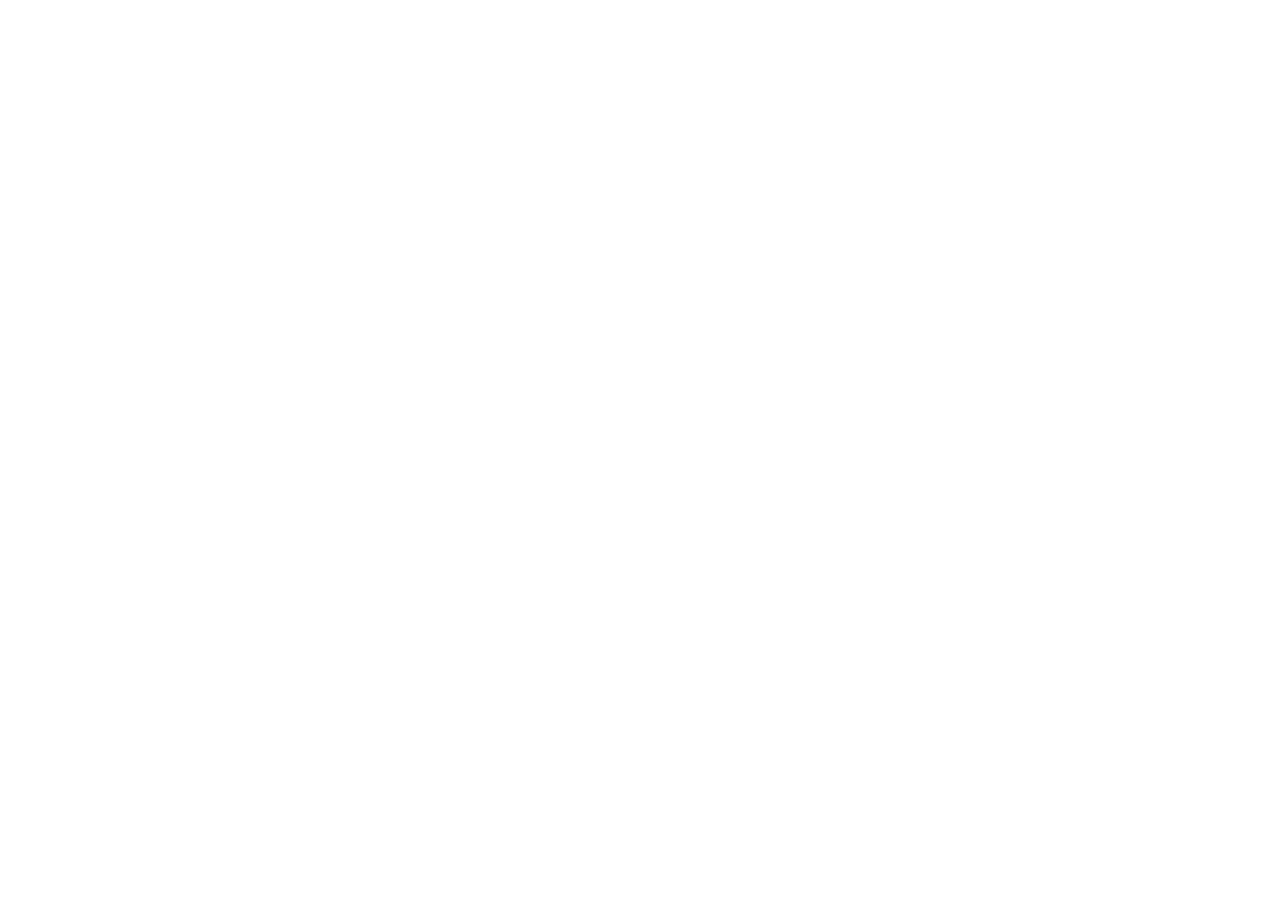
==== index.html @ 2eaac73b "añadiendo la Landing Page de la que estara basada la pagina" ====
<!DOCTYPE html>
<html lang="en">
<head>
    <meta charset="UTF-8">
    <meta name="viewport" content="width=device-width, initial-scale=1.0">
    <title>Document</title>
</head>
<body>
    
</body>
</html>
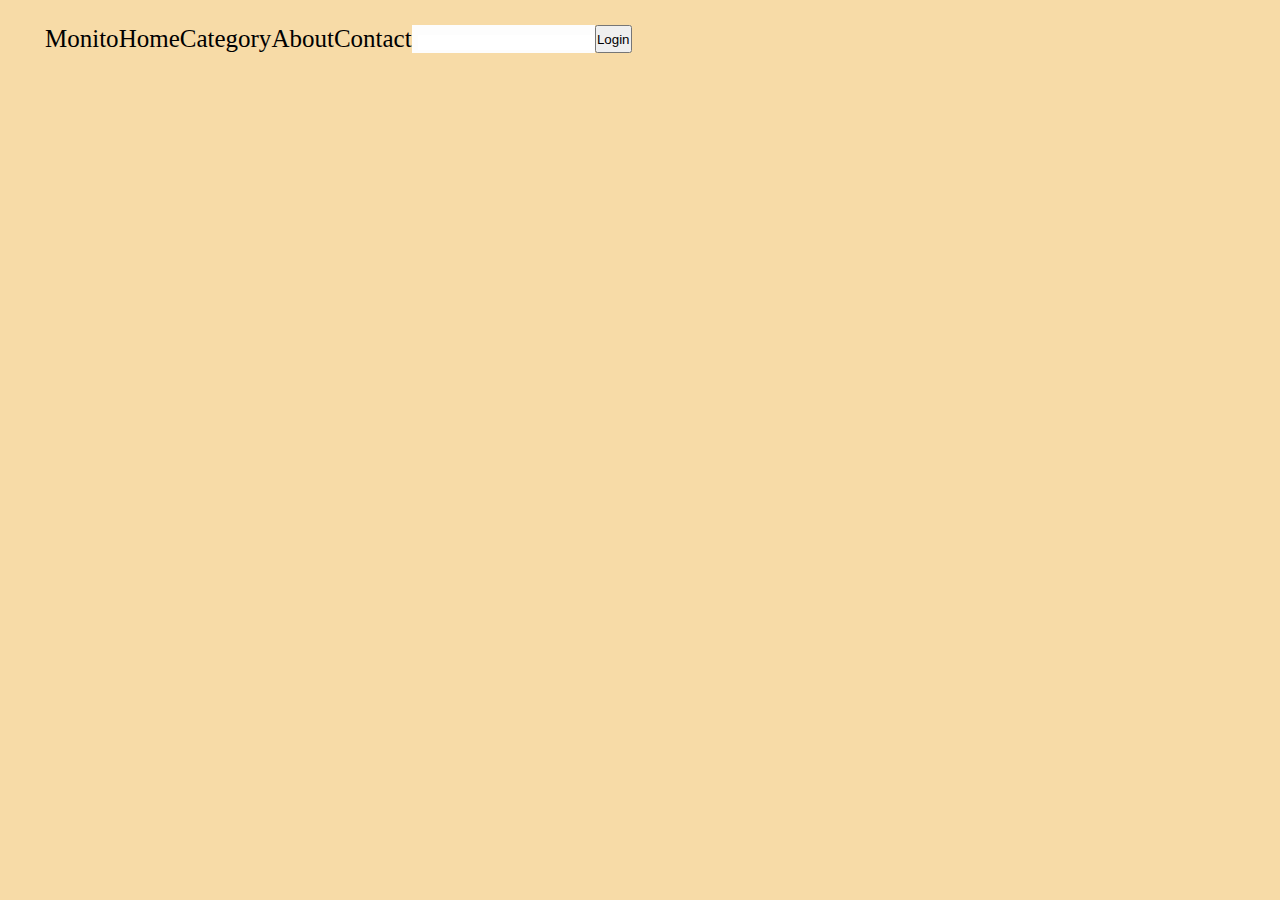
==== commit c4cd9e3d: "segui añadiendo cosas" ====
--- a/index.html
+++ b/index.html
@@ -3,9 +3,32 @@
 <head>
     <meta charset="UTF-8">
     <meta name="viewport" content="width=device-width, initial-scale=1.0">
+    <link rel="stylesheet" href="./styles.css">
+    <script src="./script.js"></script>
     <title>Document</title>
 </head>
 <body>
-    
+    <div>
+        <nav id="nav-top">
+            <ul>
+                <li>Monito</li>
+                <li>Home</li>
+                <li>Category</li>
+                <li>About</li>
+                <li>Contact</li>
+            </ul>
+            <div id="buscador">
+                <img src="./recursos/search_FILL0_wght400_GRAD0_opsz48.svg" alt="">
+                <input type="text" >
+            </div>
+            <button type="button">Login</button>
+        </nav>
+        <section>
+
+        </section>
+        <footer>
+
+        </footer>
+    </div>
 </body>
 </html>--- a/styles.css
+++ b/styles.css
@@ -0,0 +1,41 @@
+:root{
+    --dark-blue: #003459;
+    --dark-blue-primary: #0078CE;
+    --dark-blue-secondary: #00528C;
+    --dark-blue-terceary: #012A48;
+
+    --mon-yellow: #f7dba7;
+    --mon-yellow-primary: #FCEED4;
+    --mon-yellow-secondary: #F2D091;
+    --mon-yellow-terceary: #EDC77E;
+    --fondo-neutral-color: #fdfdfd;
+    
+}
+*{
+    padding: 0;
+    margin: 0;
+    text-decoration: none;
+}
+body{
+    background-color: var(--mon-yellow);
+}
+#nav-top{
+    font-size: 25px;
+    margin: 25px;
+    display: flex;
+}
+#nav-top ul {
+    display: flex;
+    list-style: none;
+    margin-left: 20px;
+}
+#buscador{
+    background-color: var(--fondo-neutral-color);
+    
+}
+#buscador img{
+    width: 25px;
+}
+#buscador input{
+    border-style: none;
+}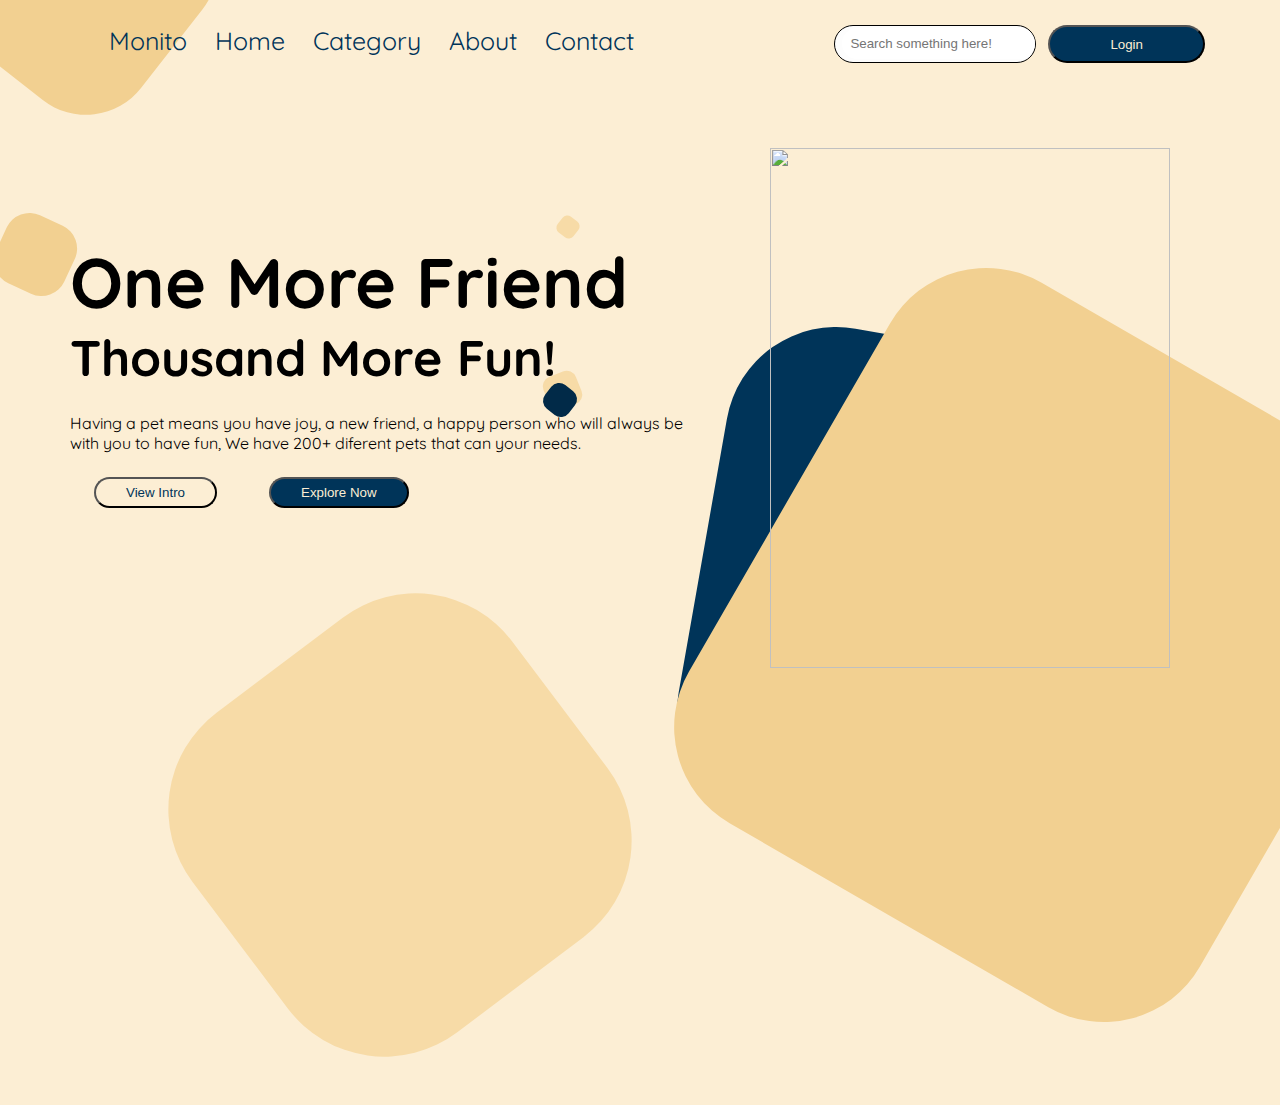
==== commit c923ec67: "el HTML y el CSS de la paginaterminados solo falta el JS" ====
--- a/index.html
+++ b/index.html
@@ -3,32 +3,66 @@
 <head>
     <meta charset="UTF-8">
     <meta name="viewport" content="width=device-width, initial-scale=1.0">
+    <link rel="preconnect" href="https://fonts.googleapis.com">
+<link rel="preconnect" href="https://fonts.gstatic.com" crossorigin>
+<link href="https://fonts.googleapis.com/css2?family=Inter:wght@200;500;800&family=Quicksand:wght@300;500;700&display=swap" rel="stylesheet">
     <link rel="stylesheet" href="./styles.css">
     <script src="./script.js"></script>
-    <title>Document</title>
+    <title>Monito Pet's Shop</title>
 </head>
-<body>
-    <div>
-        <nav id="nav-top">
-            <ul>
-                <li>Monito</li>
-                <li>Home</li>
-                <li>Category</li>
-                <li>About</li>
-                <li>Contact</li>
-            </ul>
-            <div id="buscador">
-                <img src="./recursos/search_FILL0_wght400_GRAD0_opsz48.svg" alt="">
-                <input type="text" >
+<body id="background">
+    <div class="back-1"></div>
+    <div class="back-2"></div>
+    <div class="back-3"></div>
+    <div class="back-4"></div>
+    <div class="back-5"></div>
+    <div class="back-6"></div>
+    <div class="back-7"></div>
+    <div class="back-8"></div>
+    <div class="page">
+        <nav id="nav">
+            <div class="nav-letf">
+                <ul>
+                    <li>
+                        <a href="./errorPage.html">Monito</a>
+                    </li>
+                    <li>
+                        <a href="./errorPage.html">Home</a>
+                    </li>
+                    <li>
+                        <a href="./errorPage.html">Category</a>
+                    </li>
+                    <li>
+                        <a href="./errorPage.html">About</a>
+                    </li>
+                    <li>
+                        <a href="./errorPage.html">Contact</a>
+                    </li>
+                </ul>
             </div>
-            <button type="button">Login</button>
+            <div class="nav-right">
+                <div id="search">
+                    <img src="./recursos/search_FILL0_wght400_GRAD0_opsz48.svg" alt="">
+                    <input type="text" placeholder="Search something here!">
+                </div>
+                <button type="button">Login</button>
+            </div>
         </nav>
         <section>
-
+            <div id="container">
+                <h1><strong>One More Friend</strong></h1>
+                <h2><b>Thousand More Fun!</b></h2>
+                <p>
+                    Having a pet means you have joy, a new friend, a happy
+                    person who will always be with you to have fun, We have 200+
+                    diferent pets that can your needs.
+                </p>
+                <button class="first-button">View Intro</button>
+                <button class="second-button">Explore Now</button>
+            </div>
+            <img src="./recursos/person-withPet-removebg-preview.png" alt="">
         </section>
-        <footer>
-
-        </footer>
+       
     </div>
 </body>
 </html>--- a/styles.css
+++ b/styles.css
@@ -2,12 +2,12 @@
     --dark-blue: #003459;
     --dark-blue-primary: #0078CE;
     --dark-blue-secondary: #00528C;
-    --dark-blue-terceary: #012A48;
+    --dark-blue-tertiary: #012A48;
 
     --mon-yellow: #f7dba7;
     --mon-yellow-primary: #FCEED4;
     --mon-yellow-secondary: #F2D091;
-    --mon-yellow-terceary: #EDC77E;
+    --mon-yellow-tertiary: #EDC77E;
     --fondo-neutral-color: #fdfdfd;
     
 }
@@ -16,26 +16,228 @@
     margin: 0;
     text-decoration: none;
 }
-body{
+#background{
+    background-color: var(--mon-yellow-primary);
+    font-family: 'Inter', sans-serif;
+    font-family: 'Quicksand', sans-serif;
+    position: relative;
+    overflow: hidden;
+}
+.back-1{
+    background-color: var(--mon-yellow-secondary);
+    width: 200px;
+    height: 240px;
+    border-radius: 70px;
+    position: absolute;
+    z-index: -1;
+    top: -158px;
+    left: -7px;
+    transform: rotate(38deg);
+}
+.back-2{
+    background-color: var(--mon-yellow-secondary);
+    width: 75px;
+    height: 75px;
+    border-radius: 25px;
+    position: absolute;
+    z-index: -1;
+    top: 192px;
+    left: -2px;
+    transform: rotate(25deg);
+}
+.back-3{
     background-color: var(--mon-yellow);
-}
-#nav-top{
+    width: 20px;
+    height: 20px;
+    border-radius: 6px;
+    position: absolute;
+    z-index: -1;
+    top: 192px;
+    left: 558px;
+    transform: rotate(38deg);
+}
+.back-4{
+    background-color: var(--mon-yellow);
+    width: 35px;
+    height: 35px;
+    border-radius: 10px;
+    position: absolute;
+    z-index: -2;
+    top: 348px;
+    left: 545px;
+    transform: rotate(68deg);
+}
+.back-5{
+    background-color: var(--dark-blue-tertiary);
+    width: 30px;
+    height: 30px;
+    border-radius: 10px;
+    position: absolute;
+    z-index: -1;
+    top: 360px;
+    left: 545px;
+    transform: rotate(38deg);
+}
+.back-6{
+    background-color: var(--mon-yellow);
+    width: 400px;
+    height: 400px;
+    border-radius: 121px;
+    position: absolute;
+    z-index: -1;
+    top: 600px; 
+    left: 200px;
+    transform: rotate(53deg);
+}
+.back-7{
+    background-color: var(--dark-blue);
+    width: 500px;
+    height: 500px;
+    border-radius: 111px;
+    position: absolute;
+    z-index: -2;
+    top: 324px;
+    left: 699px;
+    transform: rotate(10deg);
+    
+}
+.back-8{
+    background-color: var(--mon-yellow-secondary);
+    width: 590px;
+    height: 624px;
+    border-radius: 111px;
+    position: absolute;
+    z-index: -1;
+    top: 308px;
+    left: 750px;
+    transform: rotate(30deg);
+    
+}
+
+.page{
+    z-index: 1;
+    margin-left: 50px;
+    margin-right: 50px;
+}
+#nav{
     font-size: 25px;
     margin: 25px;
     display: flex;
-}
-#nav-top ul {
+    justify-content: space-between;
+}
+.nav-left{
+    display: flex;
+}
+.nav-right{
+    display: flex;
+}
+.nav-right button{
+    margin-left: 12px;
+    padding-left: 60px;
+    padding-right: 60px;
+    background-color: var(--dark-blue);
+    color: var(--mon-yellow-primary);
+    border-radius: 50px;
+    position: relative;
+}
+#nav ul {
     display: flex;
     list-style: none;
     margin-left: 20px;
 }
-#buscador{
+#nav ul li a{
+    margin: 10px;
+    color: var(--dark-blue);
+    text-decoration: none;
+    padding: 4px;
+    border-radius: 10px;
+}
+#nav ul li a:hover{
+    border: 1px solid var(--mon-yellow-tertiary);
+    background-color: var(--mon-yellow-tertiary);
+}
+#search{
     background-color: var(--fondo-neutral-color);
-    
-}
-#buscador img{
-    width: 25px;
-}
-#buscador input{
+    border: 1.5px solid black;
+    border-radius: 30px;
+    
+}
+#search img{
+    width: 20px;
+    margin: 0;
+    position: relative;
+    left: 9px;
+    top: 4px;
+}
+#search input{
     border-style: none;
-}+    
+    border-radius: 20px;
+    position: relative;
+    top: -3px;
+    padding: 8px;
+    outline: none;
+}
+
+section{
+    
+    display: flex;
+    justify-content: space-between;
+}
+#container{
+    margin-top: 150px;
+    margin-left: 20px;
+    
+}
+#container h1{
+    font-size: 70px;
+    font-weight: 900;
+}
+#container h2{
+    font-size: 50px;
+    margin-bottom: 24px;
+}
+section img{
+    height: 520px;
+    width: 400px;
+    margin: 60px;
+    
+}
+#container button{
+    margin: 24px;
+}
+.second-button{
+    background-color: var(--dark-blue);
+    color: var(--mon-yellow-primary);
+    border-radius: 50px;
+    padding: 6px 30px;
+}
+.first-button{
+    border-radius: 50px;
+    padding: 6px 30px;
+    color: var(--dark-blue);
+    background-color: var(--mon-yellow-primary);
+}
+.construction{
+    z-index: 1;
+    
+}
+.construction h1 {
+    display: flex;
+    justify-content: center;
+    padding-top: 180px;
+    padding-bottom: 30px;
+}
+.construction h2{
+    display: flex;
+    margin-left: 38%;
+    justify-content: center;
+    border: var(--mon-yellow) 1px solid;
+    border-radius: 20px;
+    width: 300px;
+    background-color: var(--dark-blue-tertiary);
+}
+.construction h2 b a{
+    color: var(--mon-yellow-primary);
+}
+
